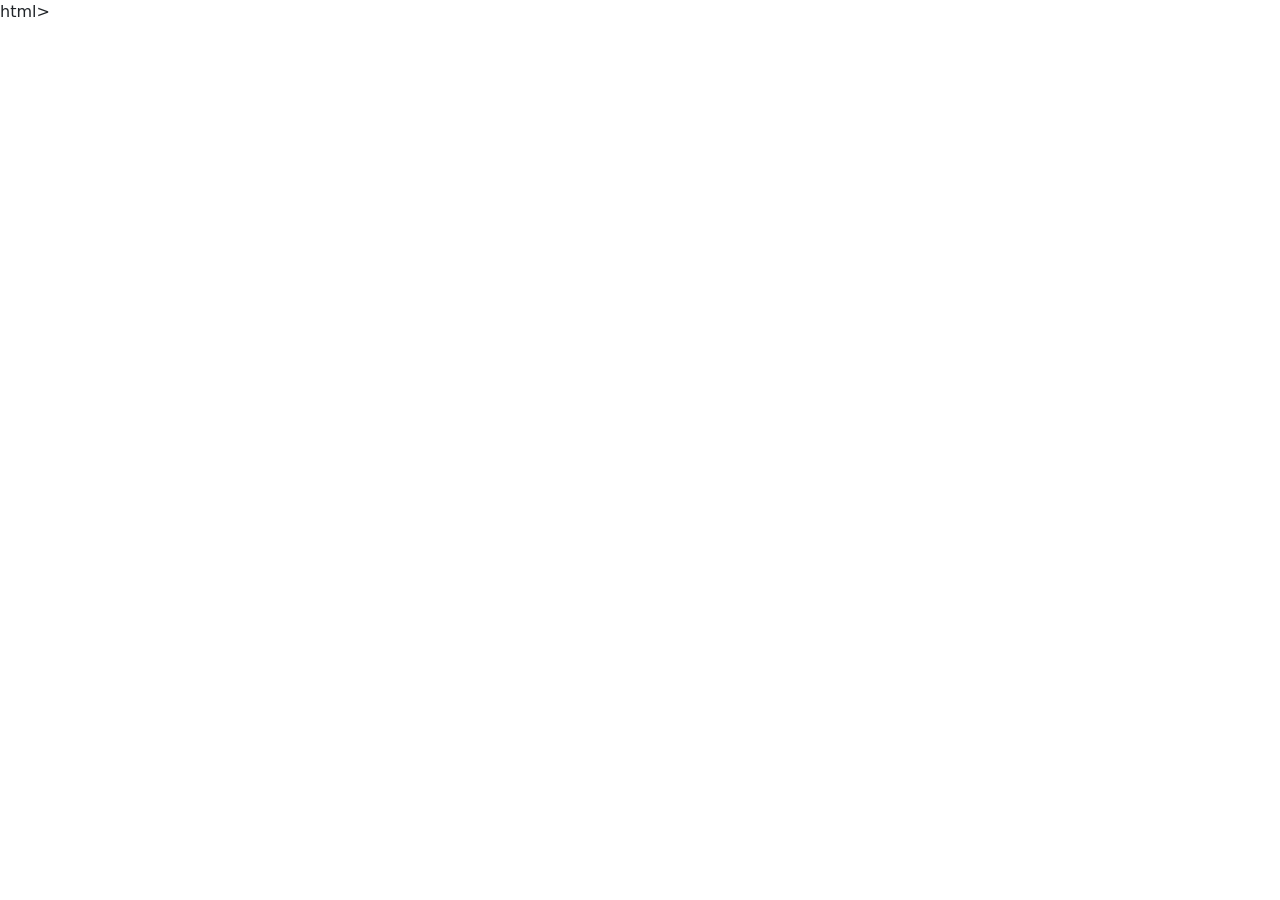
==== about.html @ ead65fa3 "Init : création du dépôt, arborescence des fichiers et structure" ====
<!DOCTYPE html> html>
<html lang="fr">
<head> 
<meta charset="UTF-8"> 
<meta name="viewport" content="width=device-width, initial-scale=1.0"> 
<title>AfriTalent — Accueil</title> 
<!-- Bootstrap 5 via CDN : feuille de style --> 
<link 
href="https://cdn.jsdelivr.net/npm/bootstrap@5.3.0/dist/css/bootstrap.min.css" 
rel="stylesheet"> 
<!-- Votre feuille de style personnelle --> 
<link rel="stylesheet" href="css/style.css">
</head>
<body> 
<!-- Le contenu de la page sera ajoute ici --> 
<!-- Bootstrap 5 via CDN : script JavaScript --> 
<script 
src="https://cdn.jsdelivr.net/npm/bootstrap@5.3.0/dist/js/bootstrap.bundle.min.js"
></script> 
<!-- Votre script JavaScript --> 
<script src="js/main.js"></script>
</body>
</html
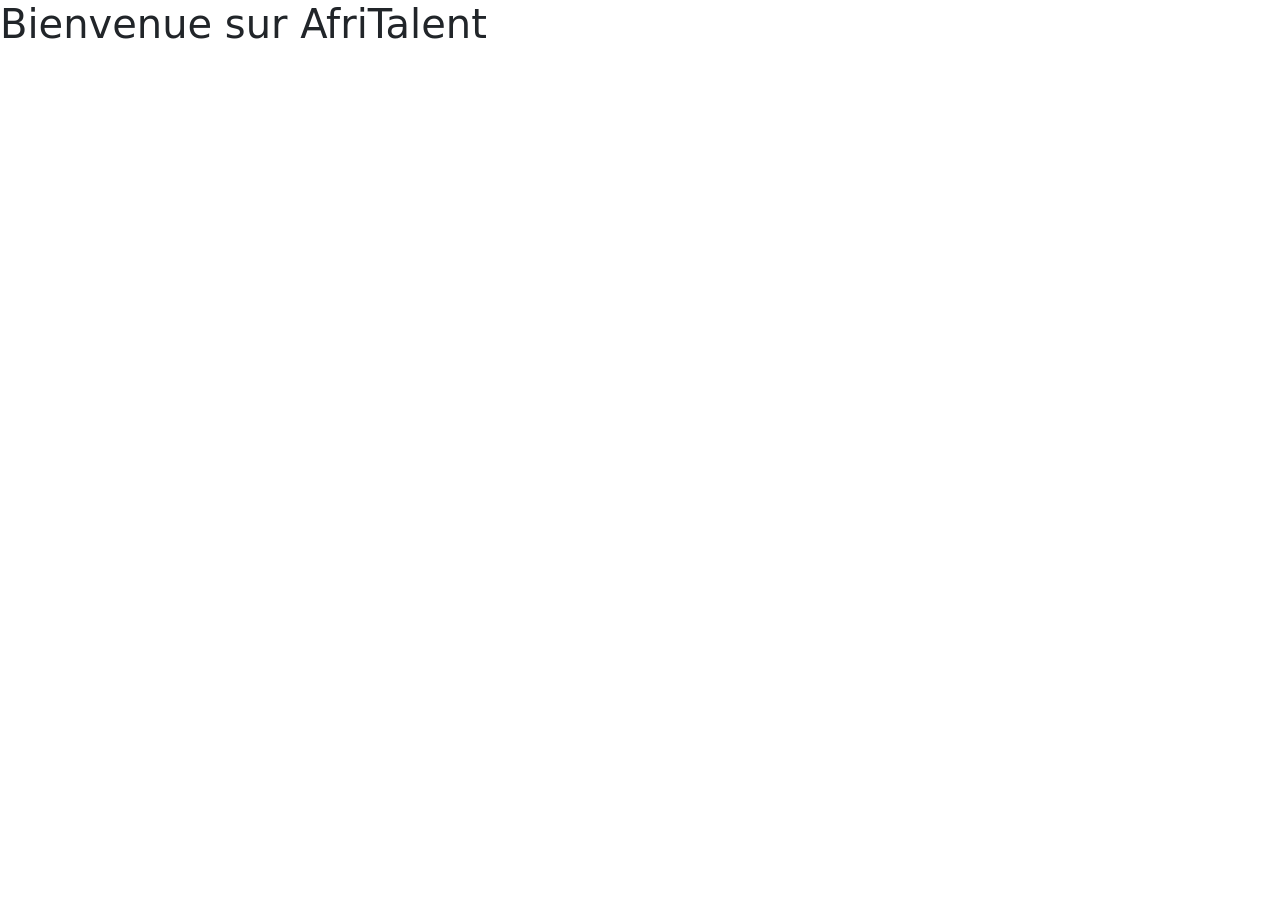
==== commit db9a178f: "correction du code" ====
--- a/about.html
+++ b/about.html
@@ -1,23 +1,24 @@
-<!DOCTYPE html> html>
+<!DOCTYPE html>
 <html lang="fr">
-<head> 
-<meta charset="UTF-8"> 
-<meta name="viewport" content="width=device-width, initial-scale=1.0"> 
-<title>AfriTalent — Accueil</title> 
-<!-- Bootstrap 5 via CDN : feuille de style --> 
-<link 
-href="https://cdn.jsdelivr.net/npm/bootstrap@5.3.0/dist/css/bootstrap.min.css" 
-rel="stylesheet"> 
-<!-- Votre feuille de style personnelle --> 
-<link rel="stylesheet" href="css/style.css">
+<head>
+    <meta charset="UTF-8">
+    <meta name="viewport" content="width=device-width, initial-scale=1.0">
+    <title>AfriTalent</title>
+
+    <!-- Bootstrap 5 CDN -->
+    <link href="https://cdn.jsdelivr.net/npm/bootstrap@5.3.3/dist/css/bootstrap.min.css" rel="stylesheet">
+    
+    <!-- CSS -->
+    <link rel="stylesheet" href="css/style.css">
 </head>
-<body> 
-<!-- Le contenu de la page sera ajoute ici --> 
-<!-- Bootstrap 5 via CDN : script JavaScript --> 
-<script 
-src="https://cdn.jsdelivr.net/npm/bootstrap@5.3.0/dist/js/bootstrap.bundle.min.js"
-></script> 
-<!-- Votre script JavaScript --> 
-<script src="js/main.js"></script>
+<body>
+
+    <h1>Bienvenue sur AfriTalent</h1>
+
+    <!-- Bootstrap JS -->
+    <script src="https://cdn.jsdelivr.net/npm/bootstrap@5.3.3/dist/js/bootstrap.bundle.min.js"></script>
+
+    <!-- JS -->
+    <script src="js/main.js"></script>
 </body>
-</html+</html>
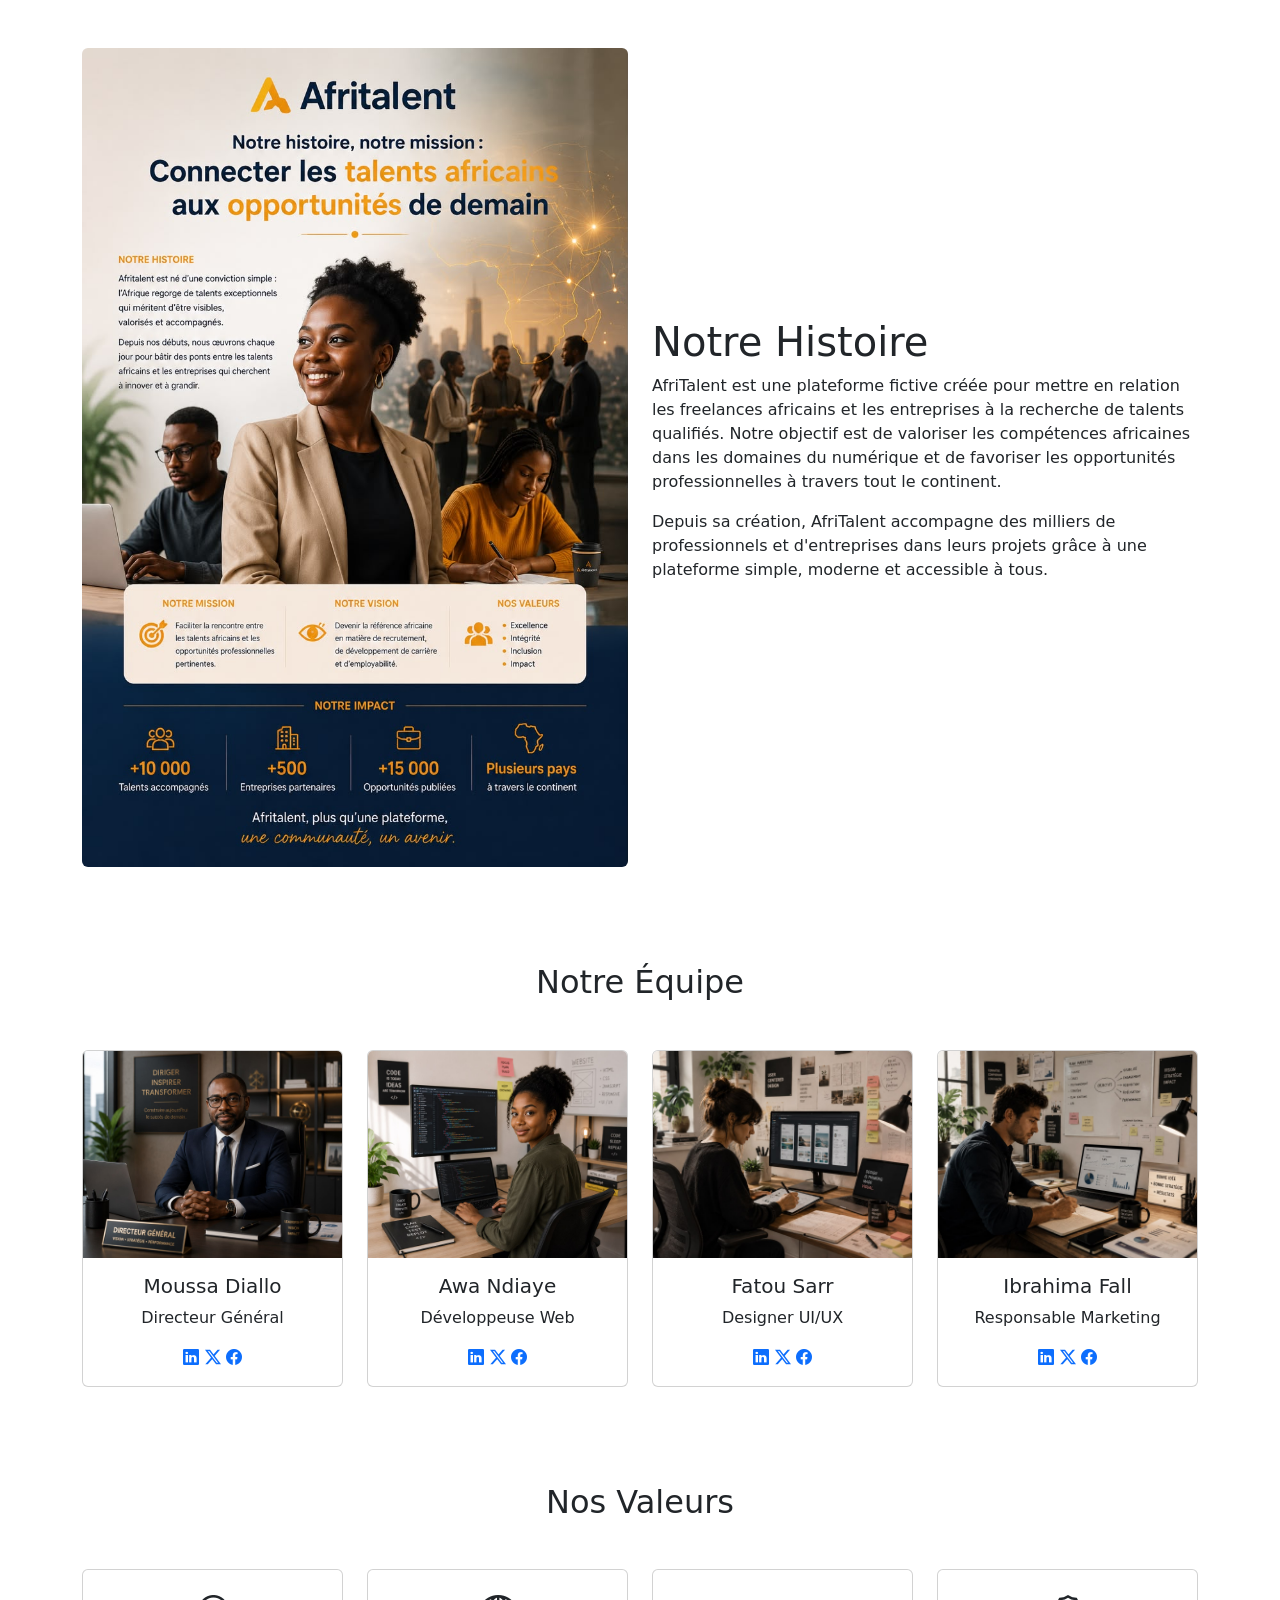
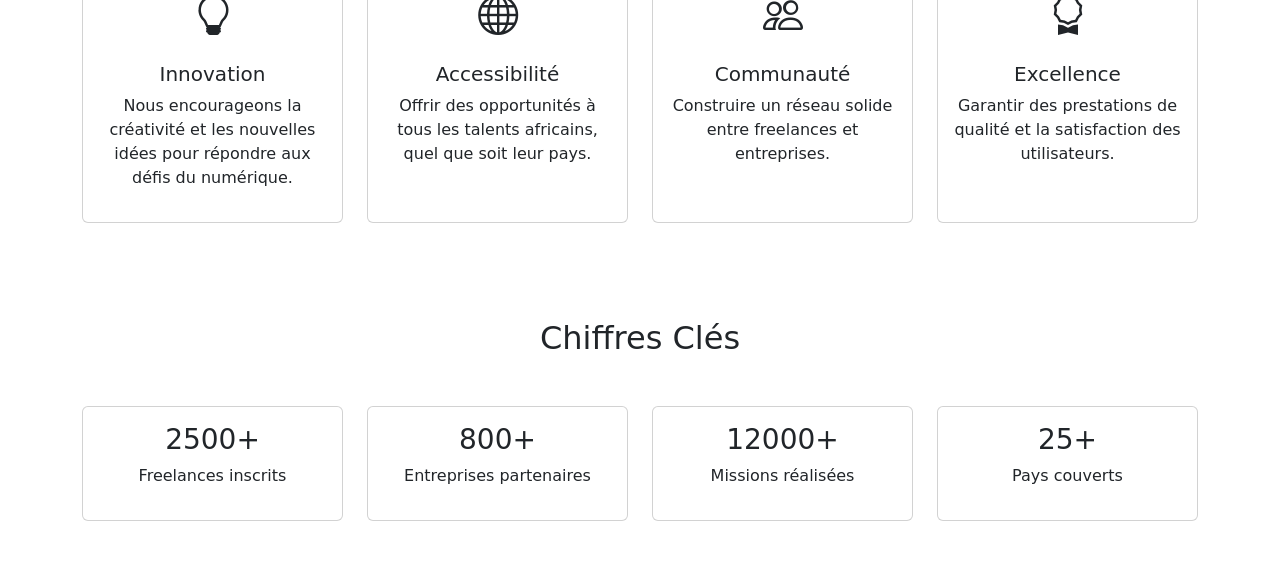
==== commit 10a2723f: "HTML : structure complète des 5 pages avec sections et contenu texte" ====
--- a/about.html
+++ b/about.html
@@ -3,22 +3,218 @@
 <head>
     <meta charset="UTF-8">
     <meta name="viewport" content="width=device-width, initial-scale=1.0">
-    <title>AfriTalent</title>
-
-    <!-- Bootstrap 5 CDN -->
+    <title>À Propos - AfriTalent</title>
+
+    <!-- Bootstrap CSS -->
     <link href="https://cdn.jsdelivr.net/npm/bootstrap@5.3.3/dist/css/bootstrap.min.css" rel="stylesheet">
-    
-    <!-- CSS -->
-    <link rel="stylesheet" href="css/style.css">
+
+    <!-- Bootstrap Icons -->
+    <link rel="stylesheet" href="https://cdn.jsdelivr.net/npm/bootstrap-icons@1.11.3/font/bootstrap-icons.min.css">
 </head>
 <body>
 
-    <h1>Bienvenue sur AfriTalent</h1>
-
-    <!-- Bootstrap JS -->
+    <main>
+
+        <!-- NOTRE HISTOIRE -->
+        <section class="container py-5">
+            <div class="row align-items-center">
+
+                <div class="col-md-6">
+                    <img src="im/top.jpeg" alt="Notre histoire AfriTalent" class="img-fluid rounded">
+                </div>
+
+                <div class="col-md-6">
+                    <h1>Notre Histoire</h1>
+                    <p>
+                        AfriTalent est une plateforme fictive créée pour mettre en relation
+                        les freelances africains et les entreprises à la recherche de talents
+                        qualifiés. Notre objectif est de valoriser les compétences africaines
+                        dans les domaines du numérique et de favoriser les opportunités
+                        professionnelles à travers tout le continent.
+                    </p>
+
+                    <p>
+                        Depuis sa création, AfriTalent accompagne des milliers de professionnels
+                        et d'entreprises dans leurs projets grâce à une plateforme simple,
+                        moderne et accessible à tous.
+                    </p>
+                </div>
+
+            </div>
+        </section>
+
+        <!-- NOTRE ÉQUIPE -->
+        <section class="container py-5">
+            <h2 class="text-center mb-5">Notre Équipe</h2>
+
+            <div class="row g-4">
+
+                <div class="col-md-6 col-lg-3">
+                    <div class="card h-100 text-center">
+                        <img src="im/dg.jpeg" class="card-img-top" alt="Directeur Général">
+                        <div class="card-body">
+                            <h5 class="card-title">Moussa Diallo</h5>
+                            <p class="card-text">Directeur Général</p>
+
+                            <a href="#"><i class="bi bi-linkedin"></i></a>
+                            <a href="#"><i class="bi bi-twitter-x"></i></a>
+                            <a href="#"><i class="bi bi-facebook"></i></a>
+                        </div>
+                    </div>
+                </div>
+
+                <div class="col-md-6 col-lg-3">
+                    <div class="card h-100 text-center">
+                        <img src="im/dev.jpeg" class="card-img-top" alt="Développeuse Web">
+                        <div class="card-body">
+                            <h5 class="card-title">Awa Ndiaye</h5>
+                            <p class="card-text">Développeuse Web</p>
+
+                            <a href="#"><i class="bi bi-linkedin"></i></a>
+                            <a href="#"><i class="bi bi-twitter-x"></i></a>
+                            <a href="#"><i class="bi bi-facebook"></i></a>
+                        </div>
+                    </div>
+                </div>
+
+                <div class="col-md-6 col-lg-3">
+                    <div class="card h-100 text-center">
+                        <img src="im/ia.jpeg" class="card-img-top" alt="Designer UI UX">
+                        <div class="card-body">
+                            <h5 class="card-title">Fatou Sarr</h5>
+                            <p class="card-text">Designer UI/UX</p>
+
+                            <a href="#"><i class="bi bi-linkedin"></i></a>
+                            <a href="#"><i class="bi bi-twitter-x"></i></a>
+                            <a href="#"><i class="bi bi-facebook"></i></a>
+                        </div>
+                    </div>
+                </div>
+
+                <div class="col-md-6 col-lg-3">
+                    <div class="card h-100 text-center">
+                        <img src="im/idi.jpeg" class="card-img-top" alt="Responsable Marketing">
+                        <div class="card-body">
+                            <h5 class="card-title">Ibrahima Fall</h5>
+                            <p class="card-text">Responsable Marketing</p>
+
+                            <a href="#"><i class="bi bi-linkedin"></i></a>
+                            <a href="#"><i class="bi bi-twitter-x"></i></a>
+                            <a href="#"><i class="bi bi-facebook"></i></a>
+                        </div>
+                    </div>
+                </div>
+
+            </div>
+        </section>
+
+        <!-- NOS VALEURS -->
+        <section class="container py-5">
+            <h2 class="text-center mb-5">Nos Valeurs</h2>
+
+            <div class="row g-4">
+
+                <div class="col-md-6 col-lg-3">
+                    <div class="card text-center h-100">
+                        <div class="card-body">
+                            <i class="bi bi-lightbulb fs-1"></i>
+                            <h5 class="mt-3">Innovation</h5>
+                            <p>
+                                Nous encourageons la créativité et les nouvelles idées pour
+                                répondre aux défis du numérique.
+                            </p>
+                        </div>
+                    </div>
+                </div>
+
+                <div class="col-md-6 col-lg-3">
+                    <div class="card text-center h-100">
+                        <div class="card-body">
+                            <i class="bi bi-globe fs-1"></i>
+                            <h5 class="mt-3">Accessibilité</h5>
+                            <p>
+                                Offrir des opportunités à tous les talents africains,
+                                quel que soit leur pays.
+                            </p>
+                        </div>
+                    </div>
+                </div>
+
+                <div class="col-md-6 col-lg-3">
+                    <div class="card text-center h-100">
+                        <div class="card-body">
+                            <i class="bi bi-people fs-1"></i>
+                            <h5 class="mt-3">Communauté</h5>
+                            <p>
+                                Construire un réseau solide entre freelances et entreprises.
+                            </p>
+                        </div>
+                    </div>
+                </div>
+
+                <div class="col-md-6 col-lg-3">
+                    <div class="card text-center h-100">
+                        <div class="card-body">
+                            <i class="bi bi-award fs-1"></i>
+                            <h5 class="mt-3">Excellence</h5>
+                            <p>
+                                Garantir des prestations de qualité et la satisfaction des utilisateurs.
+                            </p>
+                        </div>
+                    </div>
+                </div>
+
+            </div>
+        </section>
+
+        <!-- CHIFFRES CLÉS -->
+        <section class="container py-5">
+            <h2 class="text-center mb-5">Chiffres Clés</h2>
+
+            <div class="row g-4">
+
+                <div class="col-md-6 col-lg-3">
+                    <div class="card text-center">
+                        <div class="card-body">
+                            <h3>2500+</h3>
+                            <p>Freelances inscrits</p>
+                        </div>
+                    </div>
+                </div>
+
+                <div class="col-md-6 col-lg-3">
+                    <div class="card text-center">
+                        <div class="card-body">
+                            <h3>800+</h3>
+                            <p>Entreprises partenaires</p>
+                        </div>
+                    </div>
+                </div>
+
+                <div class="col-md-6 col-lg-3">
+                    <div class="card text-center">
+                        <div class="card-body">
+                            <h3>12000+</h3>
+                            <p>Missions réalisées</p>
+                        </div>
+                    </div>
+                </div>
+
+                <div class="col-md-6 col-lg-3">
+                    <div class="card text-center">
+                        <div class="card-body">
+                            <h3>25+</h3>
+                            <p>Pays couverts</p>
+                        </div>
+                    </div>
+                </div>
+
+            </div>
+        </section>
+
+    </main>
+
     <script src="https://cdn.jsdelivr.net/npm/bootstrap@5.3.3/dist/js/bootstrap.bundle.min.js"></script>
 
-    <!-- JS -->
-    <script src="js/main.js"></script>
 </body>
 </html>
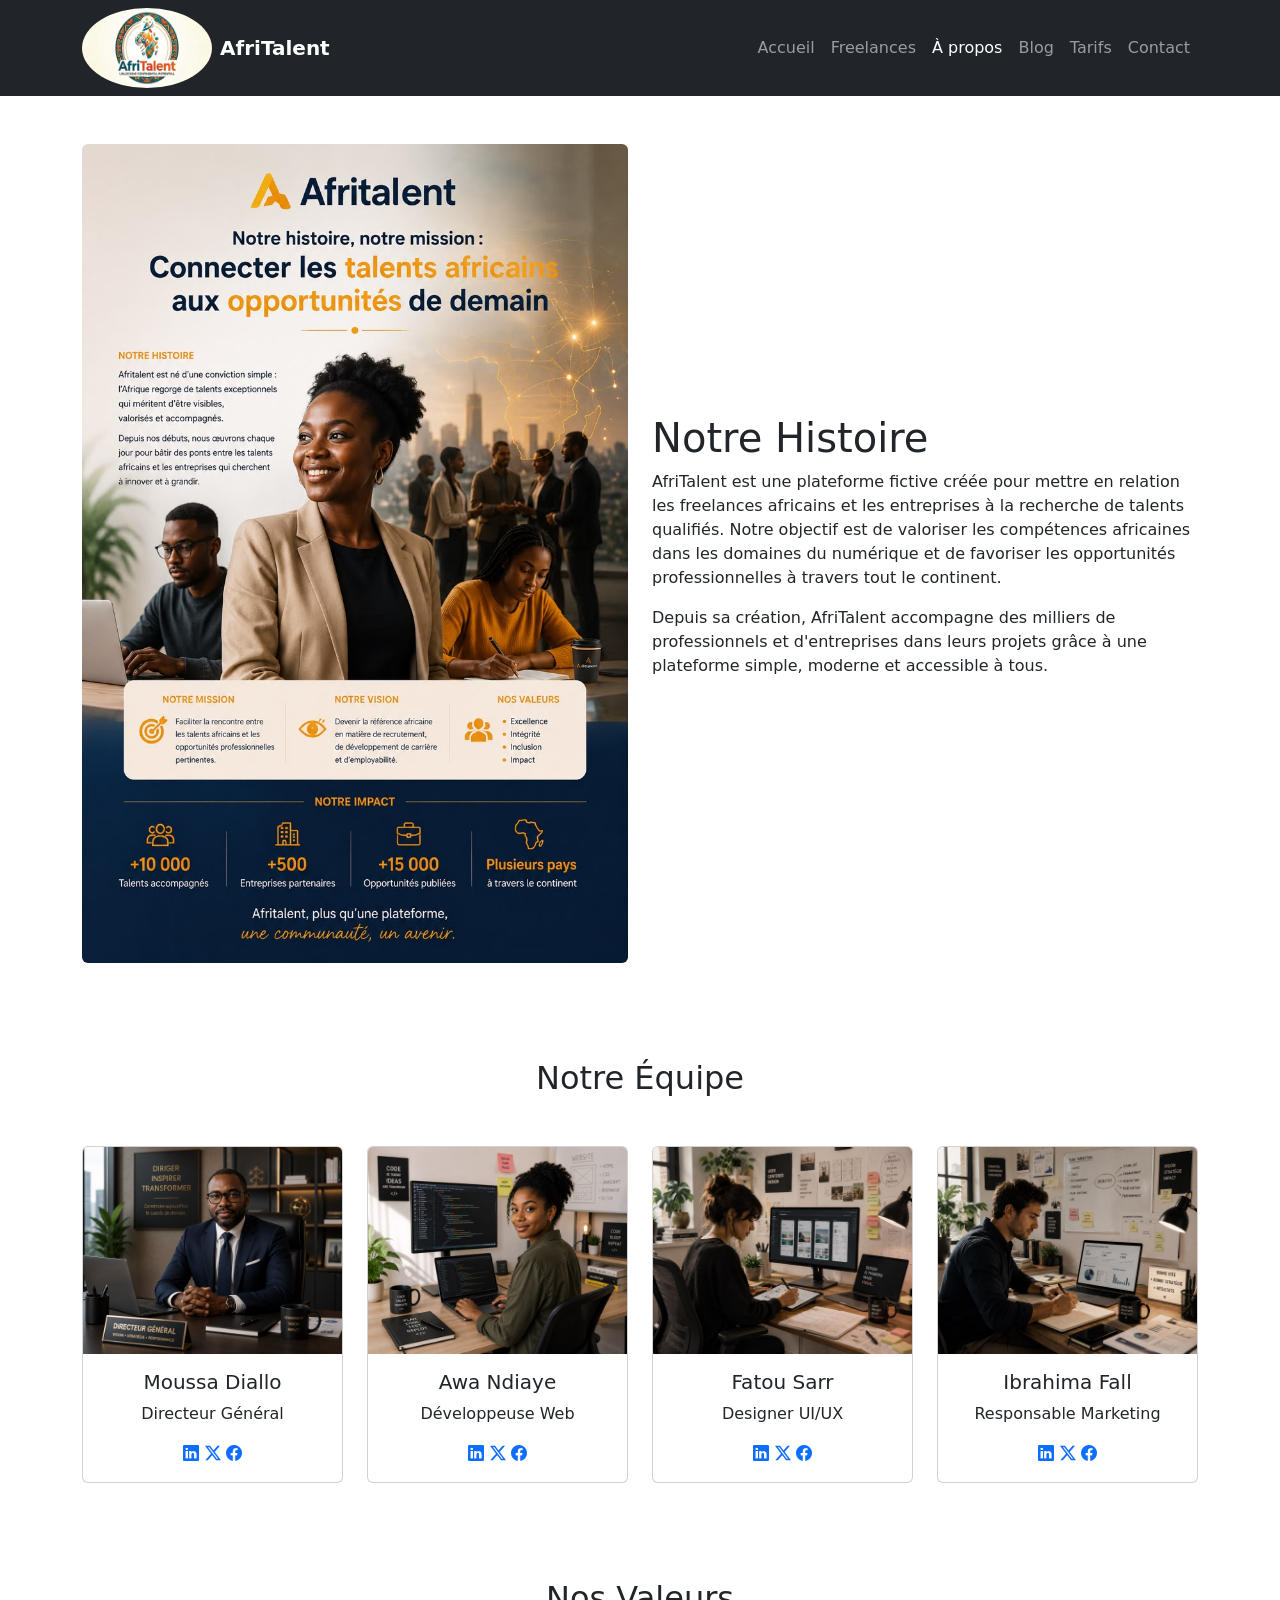
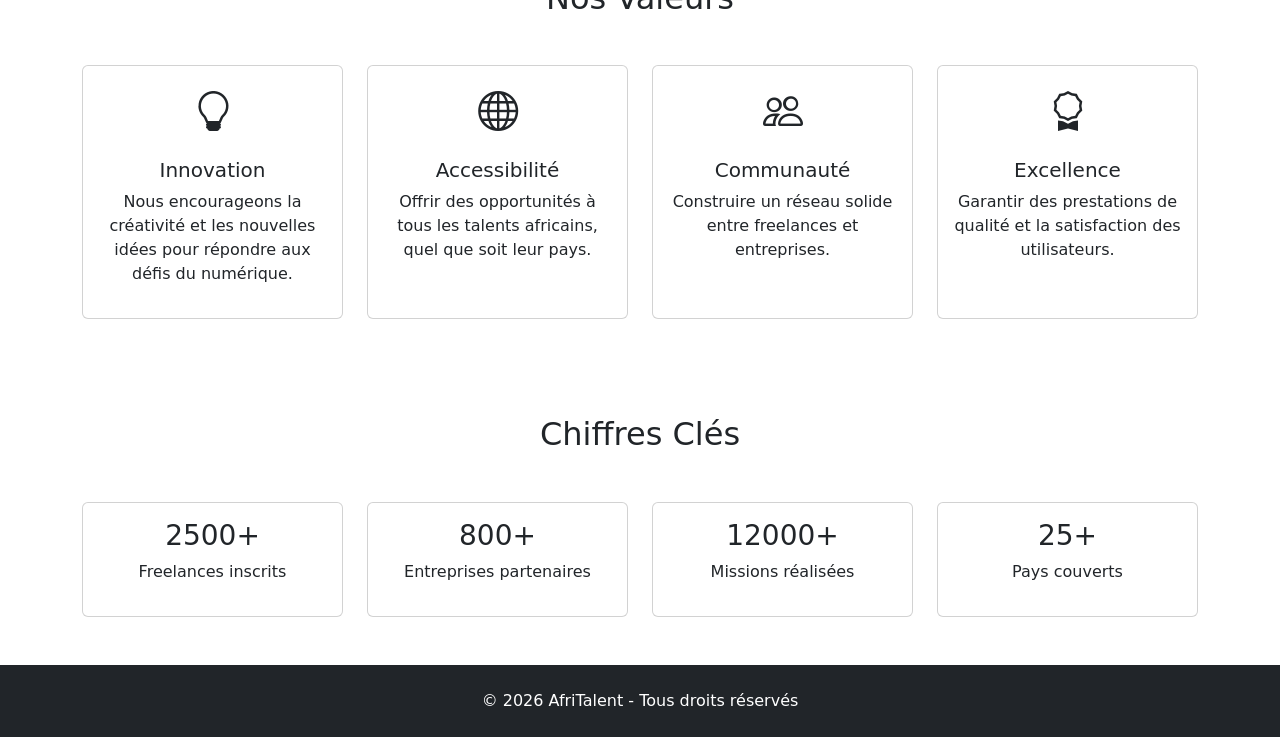
==== commit 9bcabb32: "Ajout de la navigation entre index et about, aperçu A propos et footer" ====
--- a/about.html
+++ b/about.html
@@ -13,6 +13,80 @@
 </head>
 <body>
 
+    <nav class="navbar navbar-expand-lg navbar-dark bg-dark">
+
+  <div class="container">
+
+  <!-- Logo -->
+
+  <img
+    src="im/logo.jpeg"
+    alt="Logo AfriTalent"
+    width="130"
+    height="80"
+    class="rounded-circle me-2"
+  >
+
+  <!-- Nom -->
+
+  <a class="navbar-brand fw-bold" href="index.html">
+    AfriTalent
+  </a>
+
+  <button
+    class="navbar-toggler"
+    type="button"
+    data-bs-toggle="collapse"
+    data-bs-target="#menu"
+  >
+    <span class="navbar-toggler-icon"></span>
+  </button>
+
+      <ul class="navbar-nav ms-auto">
+
+        <li class="nav-item">
+          <a class="nav-link" href="index.html">
+            Accueil
+          </a>
+        </li>
+
+        <li class="nav-item">
+          <a class="nav-link" href="freelances.html">
+            Freelances
+          </a>
+        </li>
+
+        <li class="nav-item">
+          <a class="nav-link active" href="about.html">
+            À propos
+          </a>
+        </li>
+
+        <li class="nav-item">
+          <a class="nav-link" href="blog.html">
+            Blog
+          </a>
+        </li>
+
+        <li class="nav-item">
+          <a class="nav-link" href="tarifs.html">
+            Tarifs
+          </a>
+        </li>
+
+        <li class="nav-item">
+          <a class="nav-link" href="contact.html">
+            Contact
+          </a>
+        </li>
+
+      </ul>
+
+    </div>
+
+  </div>
+
+</nav>
     <main>
 
         <!-- NOTRE HISTOIRE -->
@@ -216,5 +290,17 @@
 
     <script src="https://cdn.jsdelivr.net/npm/bootstrap@5.3.3/dist/js/bootstrap.bundle.min.js"></script>
 
+    <footer class="bg-dark text-white text-center py-4">
+
+  <div class="container">
+
+    <p class="mb-0">
+      © 2026 AfriTalent - Tous droits réservés
+    </p>
+
+  </div>
+
+</footer>
+
 </body>
 </html>
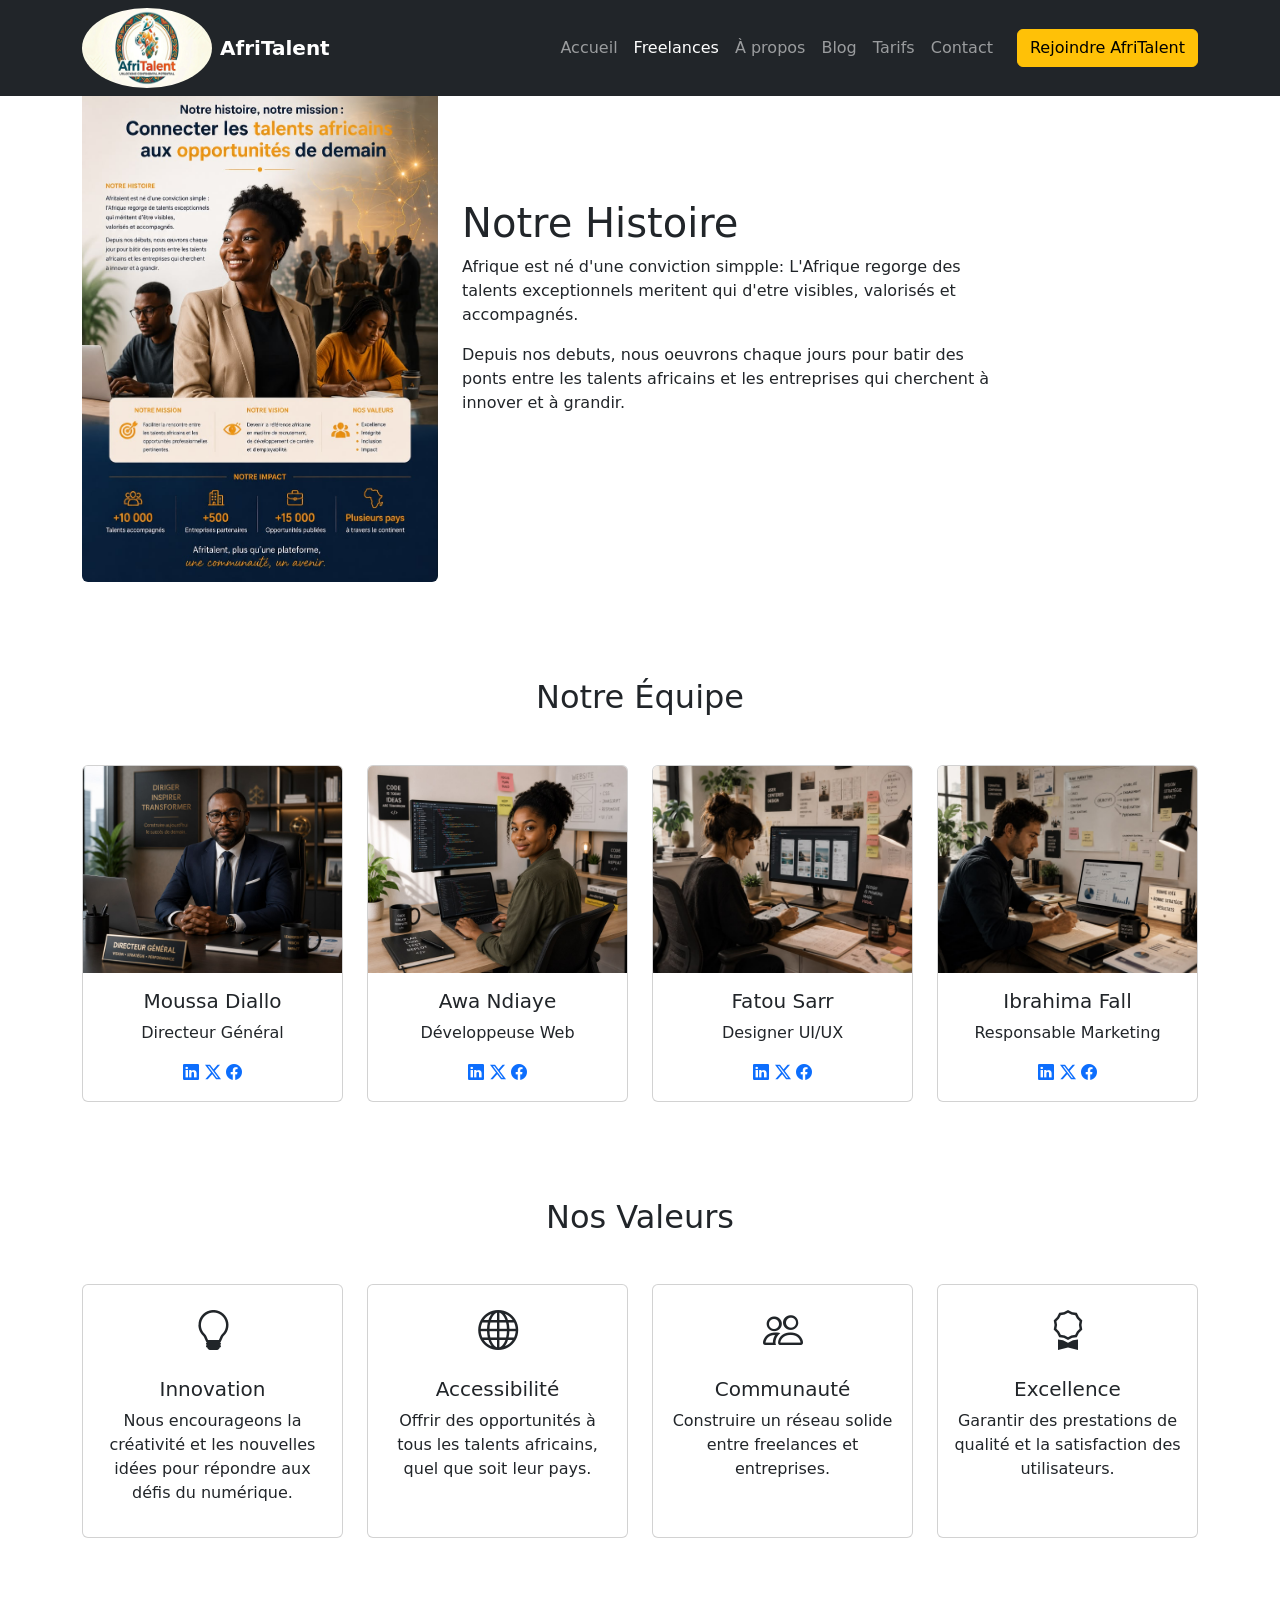
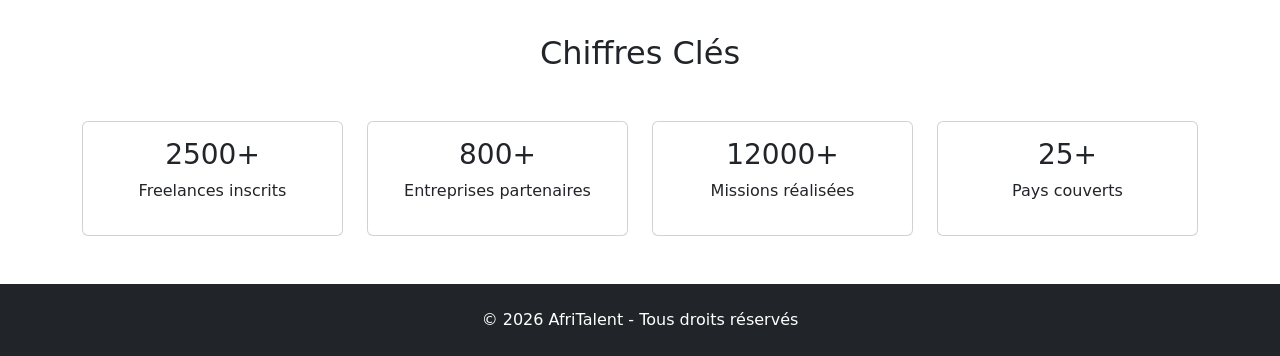
==== commit e1d48c1a: "structure complète des 5 pages avec sections et contenu texte" ====
--- a/about.html
+++ b/about.html
@@ -13,78 +13,86 @@
 </head>
 <body>
 
-    <nav class="navbar navbar-expand-lg navbar-dark bg-dark">
-
-  <div class="container">
-
-  <!-- Logo -->
-
-  <img
-    src="im/logo.jpeg"
-    alt="Logo AfriTalent"
-    width="130"
-    height="80"
-    class="rounded-circle me-2"
-  >
-
-  <!-- Nom -->
-
-  <a class="navbar-brand fw-bold" href="index.html">
-    AfriTalent
-  </a>
-
-  <button
-    class="navbar-toggler"
-    type="button"
-    data-bs-toggle="collapse"
-    data-bs-target="#menu"
-  >
-    <span class="navbar-toggler-icon"></span>
-  </button>
-
-      <ul class="navbar-nav ms-auto">
-
-        <li class="nav-item">
-          <a class="nav-link" href="index.html">
-            Accueil
-          </a>
-        </li>
-
-        <li class="nav-item">
-          <a class="nav-link" href="freelances.html">
-            Freelances
-          </a>
-        </li>
-
-        <li class="nav-item">
-          <a class="nav-link active" href="about.html">
-            À propos
-          </a>
-        </li>
-
-        <li class="nav-item">
-          <a class="nav-link" href="blog.html">
-            Blog
-          </a>
-        </li>
-
-        <li class="nav-item">
-          <a class="nav-link" href="tarifs.html">
-            Tarifs
-          </a>
-        </li>
-
-        <li class="nav-item">
-          <a class="nav-link" href="contact.html">
-            Contact
-          </a>
-        </li>
-
-      </ul>
+    <!-- NAVBAR -->
+
+<nav class="navbar navbar-expand-lg navbar-dark bg-dark fixed-top">
+
+    <div class="container">
+
+        <!-- Logo -->
+        <img
+            src="im/logo.jpeg"
+            alt="Logo AfriTalent"
+            width="130"
+            height="80"
+            class="rounded-circle me-2"
+        >
+
+        <!-- Nom -->
+        <a class="navbar-brand fw-bold" href="index.html">
+            AfriTalent
+        </a>
+
+        <!-- Bouton mobile -->
+        <button
+            class="navbar-toggler"
+            type="button"
+            data-bs-toggle="collapse"
+            data-bs-target="#menu"
+        >
+            <span class="navbar-toggler-icon"></span>
+        </button>
+
+        <!-- Menu -->
+        <div class="collapse navbar-collapse" id="menu">
+
+            <ul class="navbar-nav ms-auto">
+
+                <li class="nav-item">
+                    <a class="nav-link" href="index.html">
+                        Accueil
+                    </a>
+                </li>
+
+                <li class="nav-item">
+                    <a class="nav-link active" href="freelances.html">
+                        Freelances
+                    </a>
+                </li>
+
+                <li class="nav-item">
+                    <a class="nav-link" href="about.html">
+                        À propos
+                    </a>
+                </li>
+
+                <li class="nav-item">
+                    <a class="nav-link" href="blog.html">
+                        Blog
+                    </a>
+                </li>
+
+                <li class="nav-item">
+                    <a class="nav-link" href="tarifs.html">
+                        Tarifs
+                    </a>
+                </li>
+
+                <li class="nav-item">
+                    <a class="nav-link" href="contact.html">
+                        Contact
+                    </a>
+                </li>
+
+            </ul>
+
+            <a href="contact.html" class="btn btn-warning ms-3">
+                Rejoindre AfriTalent
+            </a>
+
+        </div>
 
     </div>
-
-  </div>
 
 </nav>
     <main>
@@ -93,24 +101,22 @@
         <section class="container py-5">
             <div class="row align-items-center">
 
-                <div class="col-md-6">
+                <div class="col-md-4">
                     <img src="im/top.jpeg" alt="Notre histoire AfriTalent" class="img-fluid rounded">
                 </div>
 
                 <div class="col-md-6">
                     <h1>Notre Histoire</h1>
                     <p>
-                        AfriTalent est une plateforme fictive créée pour mettre en relation
-                        les freelances africains et les entreprises à la recherche de talents
-                        qualifiés. Notre objectif est de valoriser les compétences africaines
-                        dans les domaines du numérique et de favoriser les opportunités
-                        professionnelles à travers tout le continent.
+                        Afrique est né d'une conviction simpple:
+                        L'Afrique regorge des talents exceptionnels meritent
+                        qui d'etre visibles, valorisés et accompagnés.
                     </p>
 
                     <p>
-                        Depuis sa création, AfriTalent accompagne des milliers de professionnels
-                        et d'entreprises dans leurs projets grâce à une plateforme simple,
-                        moderne et accessible à tous.
+                        Depuis nos debuts, nous oeuvrons chaque jours pour
+                        batir des ponts entre les talents africains et les
+                        entreprises qui cherchent à innover et à grandir.
                     </p>
                 </div>
 
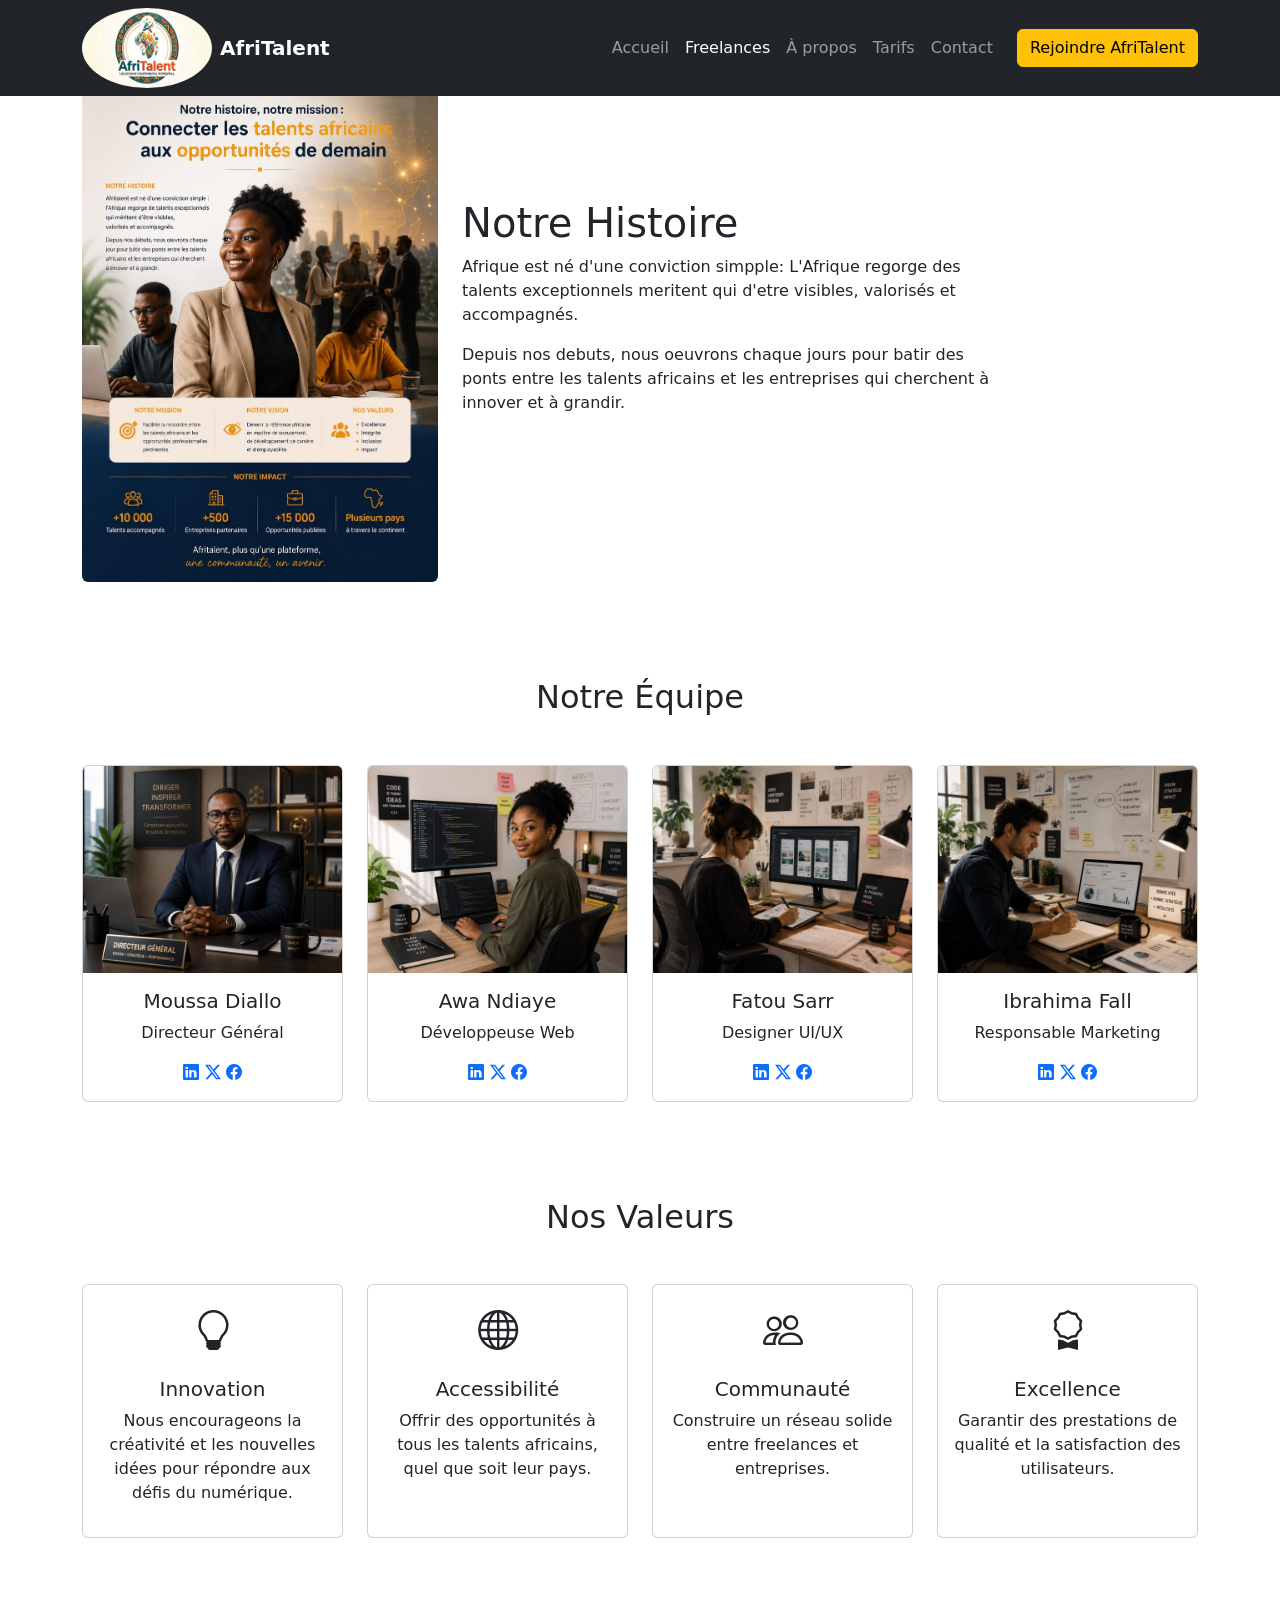
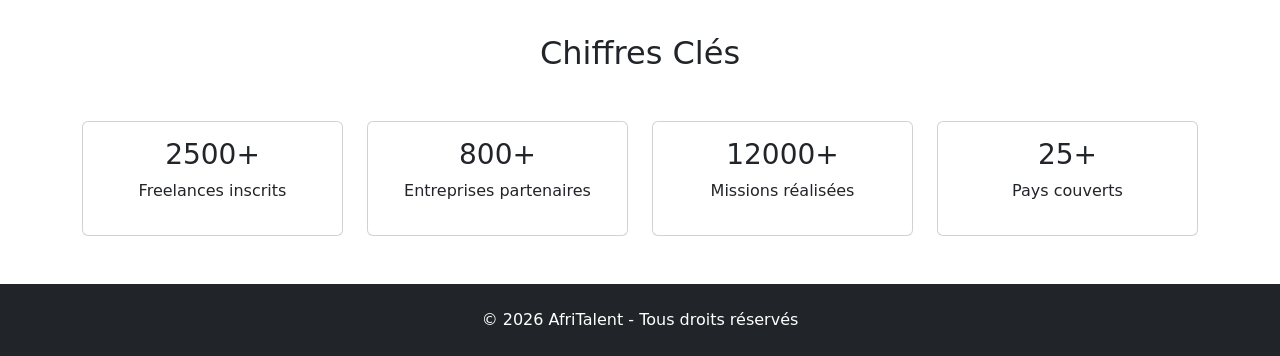
==== commit e5af0d6f: "Déploiement : GitHub Pages activé, README finalisé et présentation PowerPoint ajoutée" ====
--- a/about.html
+++ b/about.html
@@ -67,12 +67,6 @@
                 </li>
 
                 <li class="nav-item">
-                    <a class="nav-link" href="blog.html">
-                        Blog
-                    </a>
-                </li>
-
-                <li class="nav-item">
                     <a class="nav-link" href="tarifs.html">
                         Tarifs
                     </a>
